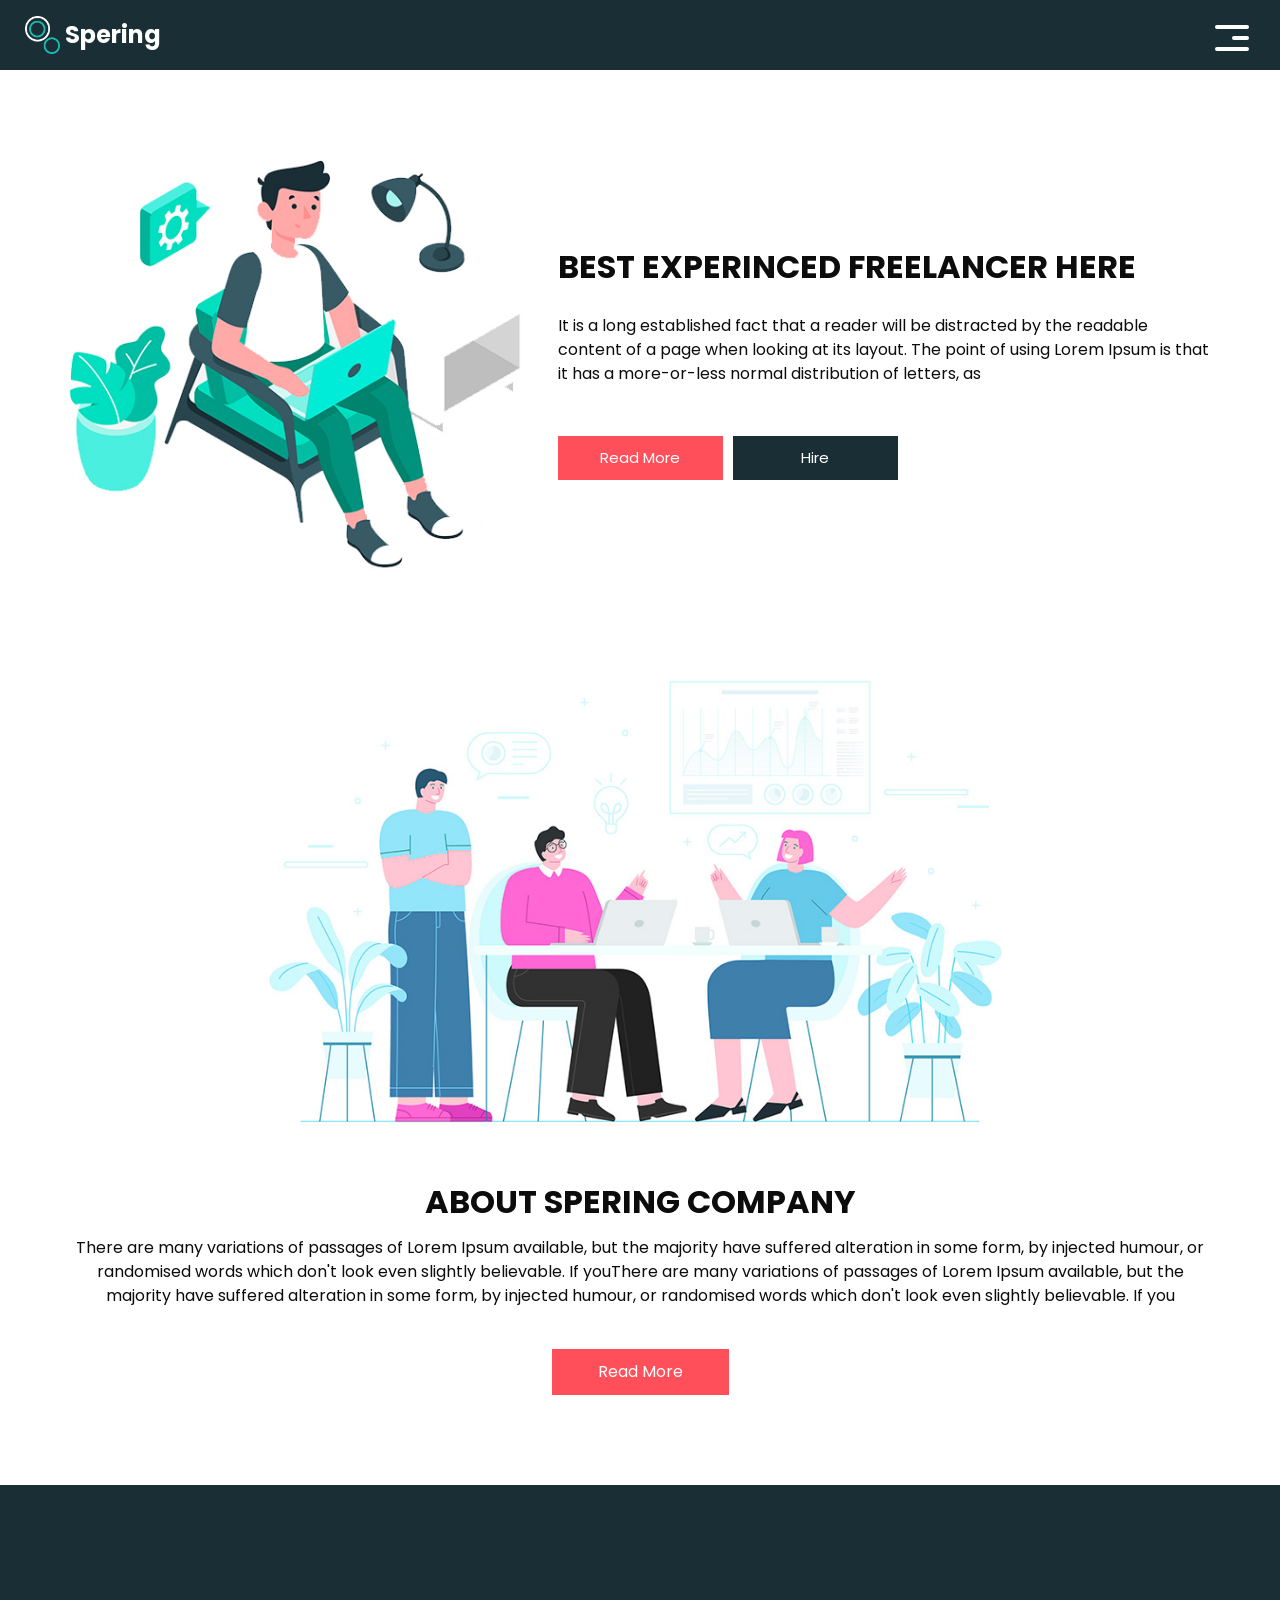
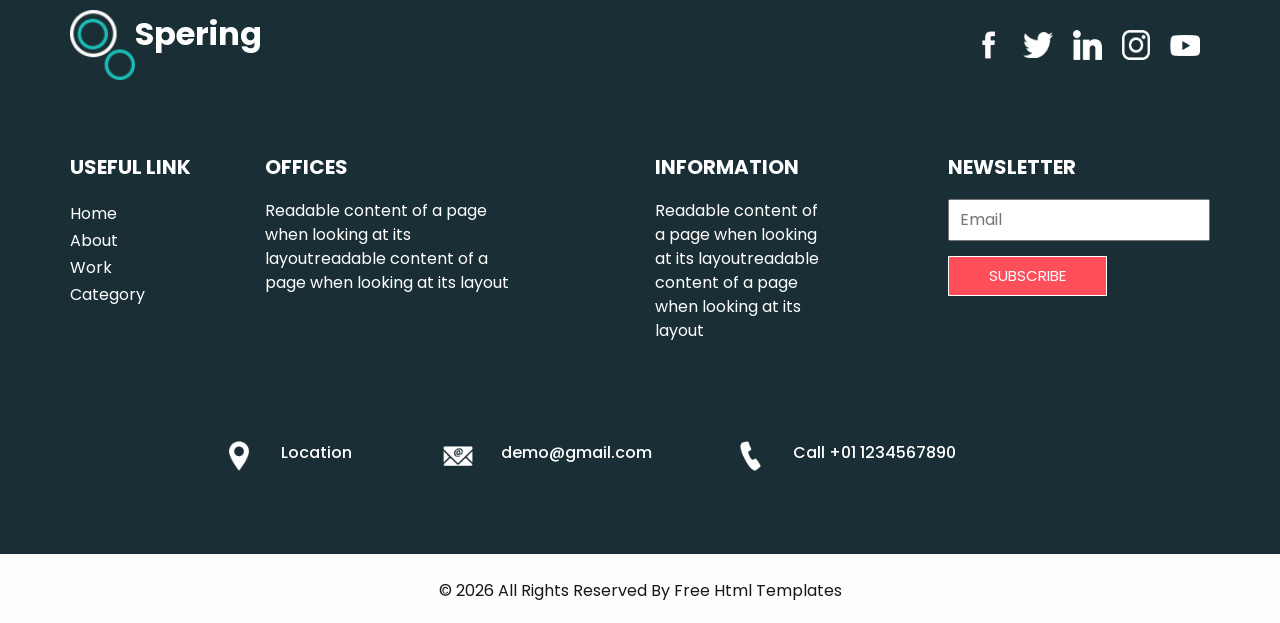
==== about.html @ 94d95134 "Pushed the project 1" ====
<!DOCTYPE html>
<html>

<head>
  <!-- Basic -->
  <meta charset="utf-8" />
  <meta http-equiv="X-UA-Compatible" content="IE=edge" />
  <!-- Mobile Metas -->
  <meta name="viewport" content="width=device-width, initial-scale=1, shrink-to-fit=no" />
  <!-- Site Metas -->
  <meta name="keywords" content="" />
  <meta name="description" content="" />
  <meta name="author" content="" />

  <title>Spering</title>

  <!-- bootstrap core css -->
  <link rel="stylesheet" type="text/css" href="css/bootstrap.css" />

  <link href="https://fonts.googleapis.com/css?family=Poppins:400,700&display=swap" rel="stylesheet">
  <!-- Custom styles for this template -->
  <link href="css/style.css" rel="stylesheet" />
  <!-- responsive style -->
  <link href="css/responsive.css" rel="stylesheet" />
</head>

<body class="sub_page">
  <div class="hero_area">
    <!-- header section strats -->
    <header class="header_section">
      <div class="container-fluid">
        <nav class="navbar navbar-expand-lg custom_nav-container">
          <a class="navbar-brand" href="index.html">
            <img src="images/logo.png" alt="" />
            <span>
              Spering
            </span>
          </a>
          <button class="navbar-toggler" type="button" data-toggle="collapse" data-target="#navbarSupportedContent" aria-controls="navbarSupportedContent" aria-expanded="false" aria-label="Toggle navigation">
            <span class="navbar-toggler-icon"></span>
          </button>

          <div class="collapse navbar-collapse" id="navbarSupportedContent">
            <ul class="navbar-nav  ">
              <li class="nav-item">
                <a class="nav-link" href="index.html">Home <span class="sr-only">(current)</span></a>
              </li>
              <li class="nav-item active">
                <a class="nav-link" href="about.html"> About</a>
              </li>
              <li class="nav-item">
                <a class="nav-link" href="work.html">Work </a>
              </li>
              <li class="nav-item">
                <a class="nav-link" href="category.html"> Category </a>
              </li>
            </ul>
            <div class="user_option">
              <a href="">
                <span>
                  Login
                </span>
              </a>
              <form class="form-inline my-2 my-lg-0 ml-0 ml-lg-4 mb-3 mb-lg-0">
                <button class="btn  my-2 my-sm-0 nav_search-btn" type="submit"></button>
              </form>
            </div>
          </div>
          <div>
            <div class="custom_menu-btn ">
              <button>
                <span class=" s-1">

                </span>
                <span class="s-2">

                </span>
                <span class="s-3">

                </span>
              </button>
            </div>
          </div>

        </nav>
      </div>
    </header>
    <!-- end header section -->
  </div>


  <!-- experience section -->

  <section class="experience_section layout_padding-top layout_padding2-bottom">
    <div class="container">
      <div class="row">
        <div class="col-md-5">
          <div class="img-box">
            <img src="images/experience-img.jpg" alt="">
          </div>
        </div>
        <div class="col-md-7">
          <div class="detail-box">
            <div class="heading_container">
              <h2>
                Best Experinced Freelancer Here
              </h2>
            </div>
            <p>
              It is a long established fact that a reader will be distracted by the readable content of a page when looking at its layout. The point of using Lorem Ipsum is that it has a more-or-less normal distribution of letters, as
            </p>
            <div class="btn-box">
              <a href="" class="btn-1">
                Read More
              </a>
              <a href="" class="btn-2">
                Hire
              </a>
            </div>
          </div>
        </div>

      </div>
    </div>
  </section>

  <!-- end experience section -->


  <!-- about section -->

  <section class="about_section layout_padding-bottom">
    <div class="container">
      <div class="row">
        <div class="col-md-10 col-lg-9 mx-auto">
          <div class="img-box">
            <img src="images/about-img.jpg" alt="">
          </div>
        </div>
      </div>
      <div class="detail-box">
        <h2>
          About Spering Company
        </h2>
        <p>
          There are many variations of passages of Lorem Ipsum available, but the majority have suffered alteration in some form, by injected humour, or randomised words which don't look even slightly believable. If youThere are many variations of passages of Lorem Ipsum available, but the majority have suffered alteration in some form, by injected humour, or randomised words which don't look even slightly believable. If you
        </p>
        <a href="">
          Read More
        </a>
      </div>
    </div>
  </section>

  <!-- end about section -->

  <!-- info section -->

  <section class="info_section ">
    <div class="info_container layout_padding-top">
      <div class="container">
        <div class="info_top">
          <div class="info_logo">
            <img src="images/logo.png" alt="" />
            <span>
              Spering
            </span>
          </div>
          <div class="social_box">
            <a href="#">
              <img src="images/fb.png" alt="">
            </a>
            <a href="#">
              <img src="images/twitter.png" alt="">
            </a>
            <a href="#">
              <img src="images/linkedin.png" alt="">
            </a>
            <a href="#">
              <img src="images/instagram.png" alt="">
            </a>
            <a href="#">
              <img src="images/youtube.png" alt="">
            </a>
          </div>
        </div>

        <div class="info_main">
          <div class="row">
            <div class="col-md-3 col-lg-2">
              <div class="info_link-box">
                <h5>
                  Useful Link
                </h5>
                <ul>
                  <li class=" active">
                    <a class="" href="index.html">Home <span class="sr-only">(current)</span></a>
                  </li>
                  <li class="">
                    <a class="" href="about.html">About </a>
                  </li>
                  <li class="">
                    <a class="" href="work.html">Work </a>
                  </li>
                  <li class="">
                    <a class="" href="category.html">Category </a>
                  </li>
                </ul>
              </div>
            </div>
            <div class="col-md-3 ">
              <h5>
                Offices
              </h5>
              <p>
                Readable content of a page when looking at its layoutreadable content of a page when looking at its layout
              </p>
            </div>

            <div class="col-md-3 col-lg-2 offset-lg-1">
              <h5>
                Information
              </h5>
              <p>
                Readable content of a page when looking at its layoutreadable content of a page when looking at its layout
              </p>
            </div>

            <div class="col-md-3  offset-lg-1">
              <div class="info_form ">
                <h5>
                  Newsletter
                </h5>
                <form action="">
                  <input type="email" placeholder="Email">
                  <button>
                    Subscribe
                  </button>
                </form>
              </div>
            </div>
          </div>
        </div>
        <div class="row">
          <div class="col-lg-9 col-md-10 mx-auto">
            <div class="info_contact layout_padding2">
              <div class="row">
                <div class="col-md-3">
                  <a href="#" class="link-box">
                    <div class="img-box">
                      <img src="images/location.png" alt="">
                    </div>
                    <div class="detail-box">
                      <h6>
                        Location
                      </h6>
                    </div>
                  </a>
                </div>
                <div class="col-md-4">
                  <a href="#" class="link-box">
                    <div class="img-box">
                      <img src="images/mail.png" alt="">
                    </div>
                    <div class="detail-box">
                      <h6>
                        demo@gmail.com
                      </h6>
                    </div>
                  </a>
                </div>
                <div class="col-md-5">
                  <a href="#" class="link-box">
                    <div class="img-box">
                      <img src="images/call.png" alt="">
                    </div>
                    <div class="detail-box">
                      <h6>
                        Call +01 1234567890
                      </h6>
                    </div>
                  </a>
                </div>
              </div>
            </div>
          </div>
        </div>

      </div>
    </div>
  </section>

  <!-- end info section -->

  <!-- footer section -->
  <footer class="container-fluid footer_section ">
    <div class="container">
      <p>
        &copy; <span id="displayDate"></span> All Rights Reserved By
        <a href="https://html.design/">Free Html Templates</a>
      </p>
    </div>
  </footer>
  <!-- end  footer section -->


  <script src="js/jquery-3.4.1.min.js"></script>
  <script src="js/bootstrap.js"></script>
  <script src="js/custom.js"></script>


</body>
</body>

</html>
---- css/style.css ----
body {
  font-family: 'Poppins', sans-serif;
  color: #0c0c0c;
  background-color: #ffffff;
}

.layout_padding {
  padding-top: 90px;
  padding-bottom: 90px;
}

.layout_padding2 {
  padding: 45px 0;
}

.layout_padding2-top {
  padding-top: 45px;
  padding-bottom: 45px;
}

.layout_padding2-bottom {
  padding-bottom: 45px;
}

.layout_padding-top {
  padding-top: 90px;
}

.layout_padding-bottom {
  padding-bottom: 90px;
}

.heading_container {
  display: -webkit-box;
  display: -ms-flexbox;
  display: flex;
}

.heading_container h2 {
  font-weight: bold;
  text-transform: uppercase;
}

/*header section*/
.hero_area {
  height: calc(100vh - 30px);
  background: -webkit-gradient(linear, left top, right top, color-stop(55%, #1a2e35), color-stop(55%, #1cbbb4));
  background: linear-gradient(to right, #1a2e35 55%, #1cbbb4 55%);
  display: -webkit-box;
  display: -ms-flexbox;
  display: flex;
  -webkit-box-orient: vertical;
  -webkit-box-direction: normal;
      -ms-flex-direction: column;
          flex-direction: column;
  position: relative;
}

.sub_page .hero_area {
  height: auto;
  background: none;
  background-color: #1a2e35;
}

.hero_area.sub_pages {
  height: auto;
}

.header_section {
  overflow-x: hidden;
}

.header_section .container-fluid {
  padding-right: 25px;
  padding-left: 25px;
}

.header_section .nav_container {
  margin: 0 auto;
}

.header_section .user_option {
  display: -webkit-box;
  display: -ms-flexbox;
  display: flex;
  -webkit-box-align: center;
      -ms-flex-align: center;
          align-items: center;
}

.header_section .user_option a {
  display: -webkit-box;
  display: -ms-flexbox;
  display: flex;
  color: #ffffff;
  -webkit-box-align: center;
      -ms-flex-align: center;
          align-items: center;
}

.header_section .user_option a img {
  min-width: 20px;
  height: 20px;
  margin-right: 5px;
}

.custom_nav-container.navbar-expand-lg .navbar-nav .nav-item .nav-link {
  padding: 10px 15px;
  color: #ffffff;
  text-align: center;
}

a,
a:hover,
a:focus {
  text-decoration: none;
}

a:hover,
a:focus {
  color: initial;
}

.btn,
.btn:focus {
  outline: none !important;
  -webkit-box-shadow: none;
          box-shadow: none;
}

.custom_nav-container .nav_search-btn {
  background-image: url(../images/search-icon.png);
  background-size: 17px;
  background-repeat: no-repeat;
  background-position-y: 7px;
  width: 35px;
  height: 35px;
  padding: 0;
  border: none;
}

.custom_nav-container form {
  padding-top: 7px;
}

.navbar-brand {
  margin-right: 5%;
  display: -webkit-box;
  display: -ms-flexbox;
  display: flex;
  -webkit-box-align: center;
      -ms-flex-align: center;
          align-items: center;
}

.navbar-brand img {
  width: 35px;
  margin-right: 5px;
}

.navbar-brand span {
  font-weight: bold;
  color: #ffffff;
  font-size: 24px;
}

.custom_nav-container {
  z-index: 99999;
  padding: 0;
  height: 70px;
}

.custom_nav-container .navbar-toggler {
  outline: none;
}

.custom_nav-container .navbar-toggler .navbar-toggler-icon {
  background-image: url(../images/menu.png);
  background-size: 30px;
  width: 32px;
  height: 32px;
}

.lg_toggl-btn {
  background-color: transparent;
  border: none;
  outline: none;
  width: 56px;
  height: 40px;
  cursor: pointer;
}

.lg_toggl-btn:focus {
  outline: none;
}

.login_btn-container {
  padding-top: 30px;
}

.login_btn-container a {
  color: #1cbbb4;
  text-transform: uppercase;
}

/*end header section*/
/* slider section */
.slider_section {
  -webkit-box-flex: 1;
      -ms-flex: 1;
          flex: 1;
  display: -webkit-box;
  display: -ms-flexbox;
  display: flex;
  -webkit-box-align: center;
      -ms-flex-align: center;
          align-items: center;
  position: relative;
}

.slider_section .row {
  -webkit-box-align: center;
      -ms-flex-align: center;
          align-items: center;
}

.slider_section .row > div {
  position: unset;
}

.slider_section .detail-box h1 {
  color: #ffffff;
  font-weight: bold;
  text-transform: uppercase;
}

.slider_section .detail-box p {
  color: #ffffff;
  margin-top: 15px;
}

.slider_section .detail-box .btn-box {
  display: -webkit-box;
  display: -ms-flexbox;
  display: flex;
  -ms-flex-wrap: wrap;
      flex-wrap: wrap;
  margin: 45px -5px 0 -5px;
}

.slider_section .detail-box .btn-box a {
  text-align: center;
  width: 165px;
  font-size: 15px;
  margin: 5px;
}

.slider_section .detail-box .btn-box .btn-1 {
  display: inline-block;
  padding: 10px 0;
  background-color: #ff4f5a;
  color: #ffffff;
  -webkit-transition: all 0.3s;
  transition: all 0.3s;
  border: 1px solid transparent;
  border-radius: 0;
}

.slider_section .detail-box .btn-box .btn-1:hover {
  background-color: transparent;
  border-color: #ff4f5a;
  color: #ff4f5a;
}

.slider_section .detail-box .btn-box .btn-2 {
  display: inline-block;
  padding: 10px 0;
  background-color: #ffffff;
  color: #252525;
  -webkit-transition: all 0.3s;
  transition: all 0.3s;
  border: 1px solid transparent;
  border-radius: 0;
}

.slider_section .detail-box .btn-box .btn-2:hover {
  background-color: transparent;
  border-color: #ffffff;
  color: #ffffff;
}

.slider_section .img-container .img-box img {
  width: 100%;
}

.slider_section #carouselExampleIndicators {
  position: unset;
  width: 100%;
}

.slider_section .carousel_btn-container {
  width: 120px;
  position: absolute;
  bottom: 0;
  display: -webkit-box;
  display: -ms-flexbox;
  display: flex;
  -webkit-box-pack: justify;
      -ms-flex-pack: justify;
          justify-content: space-between;
  left: 8.5%;
  z-index: 999;
  -webkit-transform: translateY(50%);
          transform: translateY(50%);
}

.slider_section .carousel_btn-container .carousel-control-prev,
.slider_section .carousel_btn-container .carousel-control-next {
  position: relative;
  width: 55px;
  height: 55px;
  border: none;
  border-radius: 100%;
  opacity: 1;
  background-repeat: no-repeat;
  background-size: 14px;
  background-position: center;
  background-color: #1cbbb4;
  margin: 2px;
}

.slider_section .carousel_btn-container .carousel-control-prev:hover,
.slider_section .carousel_btn-container .carousel-control-next:hover {
  background-color: #ff4f5a;
}

.slider_section .carousel_btn-container .carousel-control-prev {
  background-image: url(../images/prev.png);
}

.slider_section .carousel_btn-container .carousel-control-next {
  background-image: url(../images/next.png);
}

.slider_section ol.carousel-indicators {
  margin: 0;
  width: 75px;
  bottom: 45px;
  left: initial;
  right: 25px;
}

.slider_section ol.carousel-indicators li {
  border-radius: 100%;
  text-indent: 0px;
  text-align: center;
  line-height: 55px;
  color: #ffffff;
  background-color: transparent;
  opacity: 1;
  display: none;
}

.slider_section ol.carousel-indicators li.active {
  display: block;
}

.experience_section .row {
  -webkit-box-align: center;
      -ms-flex-align: center;
          align-items: center;
}

.experience_section .detail-box p {
  margin-top: 20px;
}

.experience_section .detail-box .btn-box {
  display: -webkit-box;
  display: -ms-flexbox;
  display: flex;
  -ms-flex-wrap: wrap;
      flex-wrap: wrap;
  margin: 45px -5px 0 -5px;
}

.experience_section .detail-box .btn-box a {
  text-align: center;
  width: 165px;
  font-size: 15px;
  margin: 5px;
}

.experience_section .detail-box .btn-box .btn-1 {
  display: inline-block;
  padding: 10px 0;
  background-color: #ff4f5a;
  color: #ffffff;
  -webkit-transition: all 0.3s;
  transition: all 0.3s;
  border: 1px solid transparent;
  border-radius: 0;
}

.experience_section .detail-box .btn-box .btn-1:hover {
  background-color: transparent;
  border-color: #ff4f5a;
  color: #ff4f5a;
}

.experience_section .detail-box .btn-box .btn-2 {
  display: inline-block;
  padding: 10px 0;
  background-color: #1a2e35;
  color: #ffffff;
  -webkit-transition: all 0.3s;
  transition: all 0.3s;
  border: 1px solid transparent;
  border-radius: 0;
}

.experience_section .detail-box .btn-box .btn-2:hover {
  background-color: transparent;
  border-color: #1a2e35;
  color: #1a2e35;
}

.experience_section .img-box img {
  width: 100%;
}

.category_section {
  background-color: #1cbbb4;
  color: #ffffff;
  text-align: center;
}

.category_section .heading_container {
  -webkit-box-pack: center;
      -ms-flex-pack: center;
          justify-content: center;
}

.category_section .heading_container h2 {
  border-bottom: 1px solid #ffffff;
}

.category_section .category_container {
  display: -webkit-box;
  display: -ms-flexbox;
  display: flex;
  -ms-flex-wrap: wrap;
      flex-wrap: wrap;
  -webkit-box-pack: justify;
      -ms-flex-pack: justify;
          justify-content: space-between;
  margin-top: 25px;
}

.category_section .category_container .box {
  display: -webkit-box;
  display: -ms-flexbox;
  display: flex;
  -webkit-box-orient: vertical;
  -webkit-box-direction: normal;
      -ms-flex-direction: column;
          flex-direction: column;
  -webkit-box-align: center;
      -ms-flex-align: center;
          align-items: center;
  margin: 10px 0;
  min-width: 130px;
  -ms-flex-preferred-size: 26%;
      flex-basis: 26%;
}

.category_section .category_container .box .img-box {
  width: 120px;
  height: 120px;
  display: -webkit-box;
  display: -ms-flexbox;
  display: flex;
  -webkit-box-pack: center;
      -ms-flex-pack: center;
          justify-content: center;
  -webkit-box-align: center;
      -ms-flex-align: center;
          align-items: center;
}

.about_section {
  text-align: center;
}

.about_section .img-box img {
  width: 100%;
}

.about_section .detail-box h2 {
  font-weight: bold;
  text-transform: uppercase;
}

.about_section .detail-box p {
  margin-top: 15px;
}

.about_section .detail-box a {
  display: inline-block;
  padding: 10px 45px;
  background-color: #ff4f5a;
  color: #ffffff;
  -webkit-transition: all 0.3s;
  transition: all 0.3s;
  border: 1px solid transparent;
  border-radius: 0;
  margin-top: 25px;
}

.about_section .detail-box a:hover {
  background-color: transparent;
  border-color: #ff4f5a;
  color: #ff4f5a;
}

.freelance_section .row {
  -webkit-box-align: center;
      -ms-flex-align: center;
          align-items: center;
}

.freelance_section .tab_container .t-link-box {
  margin: 25px 0;
  display: -webkit-box;
  display: -ms-flexbox;
  display: flex;
  -webkit-box-align: center;
      -ms-flex-align: center;
          align-items: center;
  cursor: pointer;
}

.freelance_section .tab_container .t-link-box .img-box {
  width: 90px;
  height: 90px;
  min-width: 90px;
  min-height: 90px;
  display: -webkit-box;
  display: -ms-flexbox;
  display: flex;
  -webkit-box-pack: center;
      -ms-flex-pack: center;
          justify-content: center;
  -webkit-box-align: center;
      -ms-flex-align: center;
          align-items: center;
  background-color: #1a2e35;
  border-radius: 100%;
  margin-right: 35px;
}

.freelance_section .tab_container .t-link-box .img-box img {
  width: auto;
  height: auto;
  max-width: 45px;
  max-height: 45px;
}

.freelance_section .tab_container .t-link-box .detail-box h5 {
  font-weight: bold;
  color: #ff4f5a;
}

.freelance_section .tab_container .t-link-box .detail-box h3 {
  font-weight: bold;
  color: #252525;
}

.freelance_section .tab_container .t-link-box[aria-expanded="true"] .img-box, .freelance_section .tab_container .t-link-box:hover .img-box {
  background-color: #1cbbb4;
}

.freelance_section .img-box img {
  width: 100%;
}

.client_section .heading_container {
  -webkit-box-pack: center;
      -ms-flex-pack: center;
          justify-content: center;
  margin-bottom: 25px;
}

.client_section .detail-box {
  text-align: center;
  margin: 25px 35px;
  padding: 45px 65px 35px 65px;
  -webkit-box-shadow: 0px 0px 20px 0 rgba(0, 0, 0, 0.2);
          box-shadow: 0px 0px 20px 0 rgba(0, 0, 0, 0.2);
}

.client_section .detail-box h4 {
  font-weight: bold;
}

.client_section .detail-box p {
  margin-top: 15px;
  margin-bottom: 25px;
}

.client_section .carousel-control-prev,
.client_section .carousel-control-next {
  top: 50%;
  width: 65px;
  height: 65px;
  border: none;
  border-radius: 100%;
  opacity: 1;
  background-repeat: no-repeat;
  background-size: 10px;
  background-position: center;
  background-color: #1a2e35;
  margin: 2px;
  -webkit-transform: translateY(-50%);
          transform: translateY(-50%);
}

.client_section .carousel-control-prev {
  background-image: url(../images/prev-angle.png);
}

.client_section .carousel-control-next {
  background-image: url(../images/next-angle.png);
}

/* info section */
.info_section {
  position: relative;
  background-color: #1a2e35;
  color: #ffffff;
}

.info_section .heading_container {
  margin-bottom: 45px;
}

.info_section h5 {
  text-transform: uppercase;
  font-weight: bold;
  margin-bottom: 20px;
}

.info_section .info_top {
  display: -webkit-box;
  display: -ms-flexbox;
  display: flex;
  -webkit-box-align: center;
      -ms-flex-align: center;
          align-items: center;
  -webkit-box-pack: justify;
      -ms-flex-pack: justify;
          justify-content: space-between;
  margin-top: 35px;
  margin-bottom: 75px;
}

.info_section .info_top .info_logo {
  display: -webkit-box;
  display: -ms-flexbox;
  display: flex;
}

.info_section .info_top .info_logo img {
  width: 65px;
}

.info_section .info_top .info_logo span {
  color: #ffffff;
  font-weight: bold;
  font-size: 32px;
}

.info_section .info_top .social_box {
  display: -webkit-box;
  display: -ms-flexbox;
  display: flex;
  -webkit-box-align: center;
      -ms-flex-align: center;
          align-items: center;
}

.info_section .info_top .social_box a {
  margin: 0 10px;
}

.info_section .info_top .social_box a img {
  width: auto;
  height: auto;
  max-width: 30px;
  max-height: 30px;
}

.info_section a {
  text-transform: none;
}

.info_section ul {
  padding: 0;
}

.info_section ul li {
  list-style-type: none;
  margin: 3px 0;
}

.info_section ul li a {
  color: #ffffff;
}

.info_section .info_link-box {
  display: -webkit-box;
  display: -ms-flexbox;
  display: flex;
  -webkit-box-orient: vertical;
  -webkit-box-direction: normal;
      -ms-flex-direction: column;
          flex-direction: column;
}

.info_section .info_form form input {
  outline: none;
  width: 100%;
  padding: 7px 10px;
}

.info_section .info_form form button {
  display: inline-block;
  padding: 8px 40px;
  background-color: #ff4f5a;
  color: #ffffff;
  -webkit-transition: all 0.3s;
  transition: all 0.3s;
  border: 1px solid transparent;
  border-radius: 0;
  border: 1.5px solid #ffffff;
  margin-top: 15px;
  text-transform: uppercase;
  font-size: 15px;
}

.info_section .info_form form button:hover {
  background-color: transparent;
  border-color: #ff4f5a;
  color: #ff4f5a;
}

.info_section .info_contact .link-box {
  display: -webkit-box;
  display: -ms-flexbox;
  display: flex;
  -webkit-box-align: center;
      -ms-flex-align: center;
          align-items: center;
  margin: 30px 0;
  color: #ffffff;
}

.info_section .info_contact .link-box .img-box {
  display: -webkit-box;
  display: -ms-flexbox;
  display: flex;
  -webkit-box-pack: center;
      -ms-flex-pack: center;
          justify-content: center;
  -webkit-box-align: center;
      -ms-flex-align: center;
          align-items: center;
  min-width: 45px;
  min-height: 45px;
  margin-right: 20px;
}

.info_section .info_contact .link-box .img-box img {
  width: auto;
  height: auto;
  max-width: 30px;
  max-height: 30px;
}

/* end info section */
/* footer section*/
.footer_section {
  display: -webkit-box;
  display: -ms-flexbox;
  display: flex;
  -webkit-box-orient: vertical;
  -webkit-box-direction: normal;
      -ms-flex-direction: column;
          flex-direction: column;
  -webkit-box-pack: center;
      -ms-flex-pack: center;
          justify-content: center;
  background-color: #fdfeff;
}

.footer_section p {
  color: #171717;
  margin: 0;
  padding: 25px 0 20px 0;
  margin: 0 auto;
  text-align: center;
}

.footer_section a {
  color: #171717;
}

/* end footer section*/
#navbarSupportedContent {
  -webkit-transform: translateX(100vw);
          transform: translateX(100vw);
  opacity: 0;
  -webkit-transition: all 0.3s ease-in;
  transition: all 0.3s ease-in;
  -webkit-box-pack: justify;
      -ms-flex-pack: justify;
          justify-content: space-between;
  -webkit-box-align: center;
      -ms-flex-align: center;
          align-items: center;
}

#navbarSupportedContent.lg_nav-toggle {
  -webkit-transform: translateX(0);
          transform: translateX(0);
  opacity: 1;
}

.custom_menu-btn button {
  margin-top: 12px;
  outline: none;
  border: none;
  background-color: transparent;
}

.custom_menu-btn button span {
  display: block;
  width: 34px;
  height: 4px;
  background-color: #fff;
  margin: 7px 0;
  -webkit-transition: all 0.3s;
  transition: all 0.3s;
  border-radius: 10px;
}

.custom_menu-btn .s-2 {
  -webkit-transition: all 0.1s;
  transition: all 0.1s;
  width: 17px;
  margin-left: auto;
}

.menu_btn-style button .s-1 {
  -webkit-transform: rotate(45deg) translate(8px, 8px);
          transform: rotate(45deg) translate(8px, 8px);
}

.menu_btn-style button .s-2 {
  -webkit-transform: translateX(100px);
          transform: translateX(100px);
}

.menu_btn-style button .s-3 {
  -webkit-transform: rotate(-45deg) translate(8px, -8px);
          transform: rotate(-45deg) translate(8px, -8px);
}
/*# sourceMappingURL=style.css.map */
---- css/responsive.css ----
@media (max-width: 1120px) {}

@media (max-width: 992px) {
  .hero_area {
    height: auto;
  }

  #navbarSupportedContent {
    opacity: 1;
    transform: none;
    margin-top: 15px;
  }


  .navbar-toggler {
    padding: 0.25rem 0;
  }


  .header_section .user_option {
    display: none;
  }

  .custom_menu-btn {
    display: none;
  }

  .navbar-nav {
    align-items: center;
  }

  .custom_nav-container .navbar-toggler {
    margin-left: auto;
  }

  .custom_nav-container {
    padding: 15px 0;
    height: auto;
  }

  .slider_section {
    padding-top: 45px;
    padding-bottom: 120px;
  }

  .info_section .info_contact .link-box .img-box {
    margin-right: 8px;
  }

}

@media (max-width: 767px) {
  .hero_area {
    background: none;
    background-color: #1a2e35;
    /* background: linear-gradient(to bottom, #1a2e35 40%, #1cbbb4 40%); */
  }

  .slider_section {
    text-align: center;
    padding-bottom: 0;
  }

  .slider_section .detail-box {
    margin-bottom: 75px;
  }

  .slider_section .detail-box .btn-box {
    justify-content: center;
  }


  .img-container {
    padding: 0;
  }

  .slider_section .img-container .img-box {

    padding: 45px 0;
    background-color: #1cbbb4;
  }

  .experience_section .img-box {

    margin-bottom: 45px;

  }

  .category_section .category_container .box {
    flex-basis: 34%;
  }

  .client_section .detail-box {
    margin: 25px;
    padding: 45px 25px 35px 25px;
  }

  .client_section .carousel-control-prev,
  .client_section .carousel-control-next {
    top: 92%;
  }

  .info_section .info_top {

    flex-direction: column;

  }

  .info_section .info_top .social_box {
    margin-top: 35px;
  }

  .info_section .row>div {

    display: flex;
    flex-direction: column;
    align-items: center;
    text-align: center;
    margin-bottom: 25px;

  }

  .info_section .info_contact .link-box {
    margin: 0;
  }



}

@media (max-width: 576px) {
  .category_section .category_container {
    justify-content: center;
  }

  .category_section .category_container .box {
    flex-basis: 52%;
  }
}

@media (max-width: 480px) {}

@media (max-width: 420px) {
  .client_section .detail-box {
    margin: 25px 5px;
    box-shadow: 0px 0px 2px 0 rgba(0, 0, 0, 0.2);
  }

  .slider_section .carousel_btn-container {

    width: 100px;
  }

  .slider_section .carousel_btn-container .carousel-control-prev,
  .slider_section .carousel_btn-container .carousel-control-next {
    width: 45px;
    height: 45px;
    background-size: 12px;
  }

  .slider_section ol.carousel-indicators {
    right: 0;
  }

  .client_section .carousel-control-prev,
  .client_section .carousel-control-next {

    top: 95%;

  }


  .client_section .carousel-control-prev,
  .client_section .carousel-control-next {
    width: 50px;
    height: 50px;
    background-size: 8px;
  }

  .freelance_section .tab_container .t-link-box .detail-box h3 {
    font-size: 22px;
  }
}

@media (max-width: 360px) {}

@media (min-width: 1200px) {
  .container {
    max-width: 1170px;
  }
}
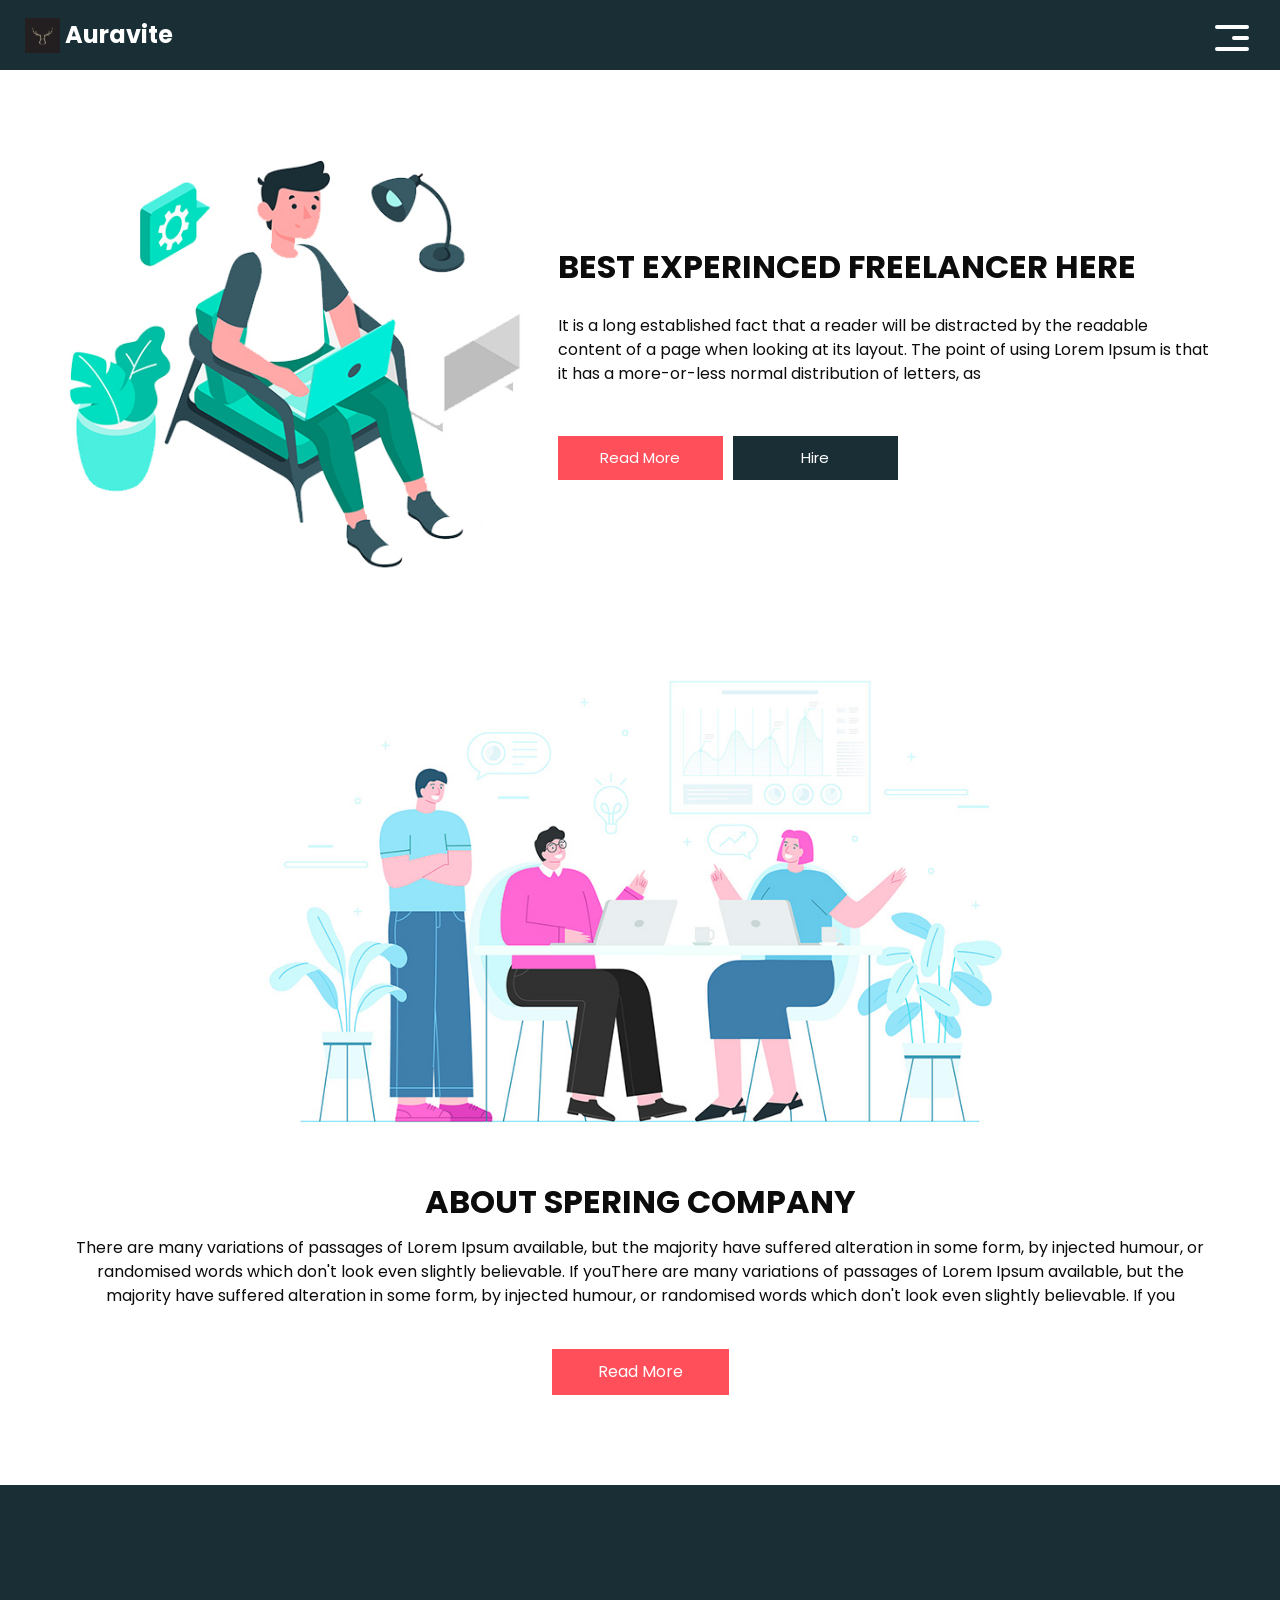
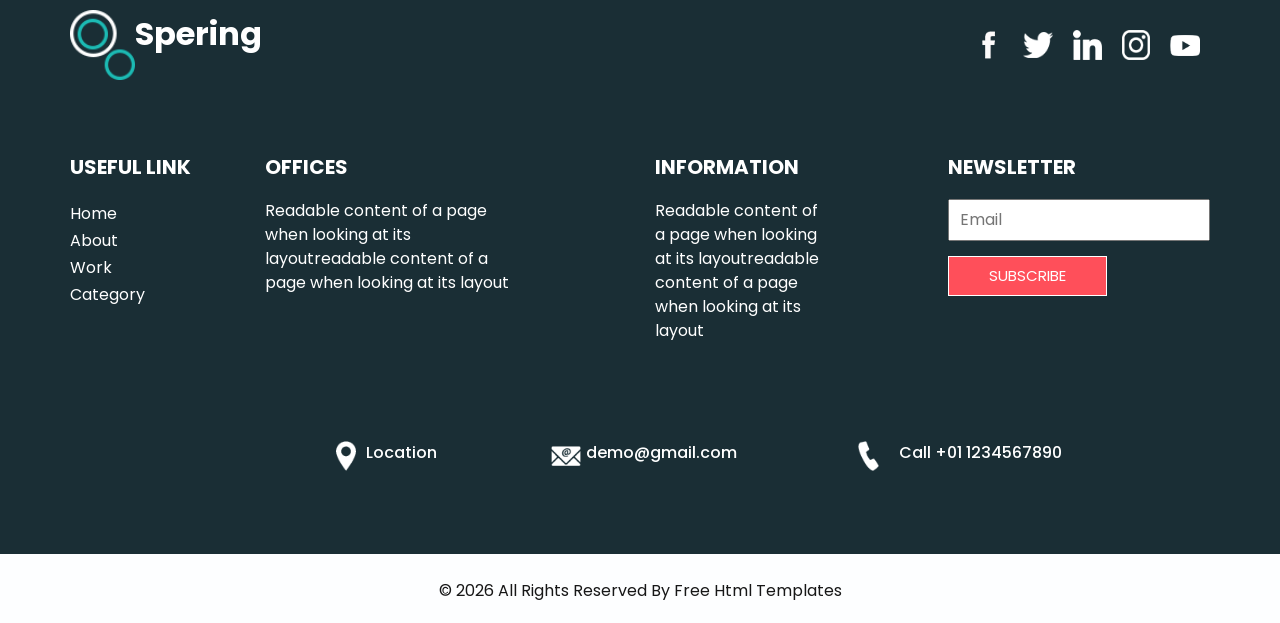
==== commit 559646e6: "The home page update" ====
--- a/about.html
+++ b/about.html
@@ -31,9 +31,9 @@
       <div class="container-fluid">
         <nav class="navbar navbar-expand-lg custom_nav-container">
           <a class="navbar-brand" href="index.html">
-            <img src="images/logo.png" alt="" />
+            <img src="newimg/logo.jpg" alt="" />
             <span>
-              Spering
+              Auravite
             </span>
           </a>
           <button class="navbar-toggler" type="button" data-toggle="collapse" data-target="#navbarSupportedContent" aria-controls="navbarSupportedContent" aria-expanded="false" aria-label="Toggle navigation">
--- a/css/style.css
+++ b/css/style.css
@@ -55,7 +55,6 @@
           flex-direction: column;
   position: relative;
 }
-
 .sub_page .hero_area {
   height: auto;
   background: none;
@@ -217,6 +216,17 @@
           align-items: center;
   position: relative;
 }
+.opening{
+  color: white;
+  display: flex;
+  justify-content:center;
+  align-items: center;
+  background-color: #ff4f5a;
+  font-size: large;
+  font-weight: 100;
+  height: 755px;
+  text-align: center;
+}
 
 .slider_section .row {
   -webkit-box-align: center;
@@ -299,7 +309,7 @@
 }
 
 .slider_section .carousel_btn-container {
-  width: 120px;
+  width: 190px;
   position: absolute;
   bottom: 0;
   display: -webkit-box;
@@ -317,8 +327,8 @@
 .slider_section .carousel_btn-container .carousel-control-prev,
 .slider_section .carousel_btn-container .carousel-control-next {
   position: relative;
-  width: 55px;
-  height: 55px;
+  width: 95px;
+  height: 90px;
   border: none;
   border-radius: 100%;
   opacity: 1;
@@ -326,7 +336,7 @@
   background-size: 14px;
   background-position: center;
   background-color: #1cbbb4;
-  margin: 2px;
+  margin: 4px;
 }
 
 .slider_section .carousel_btn-container .carousel-control-prev:hover,
@@ -777,6 +787,8 @@
           align-items: center;
   min-width: 45px;
   min-height: 45px;
+  margin-left: 50px;
+  padding-left: 80px;
   margin-right: 20px;
 }
 
